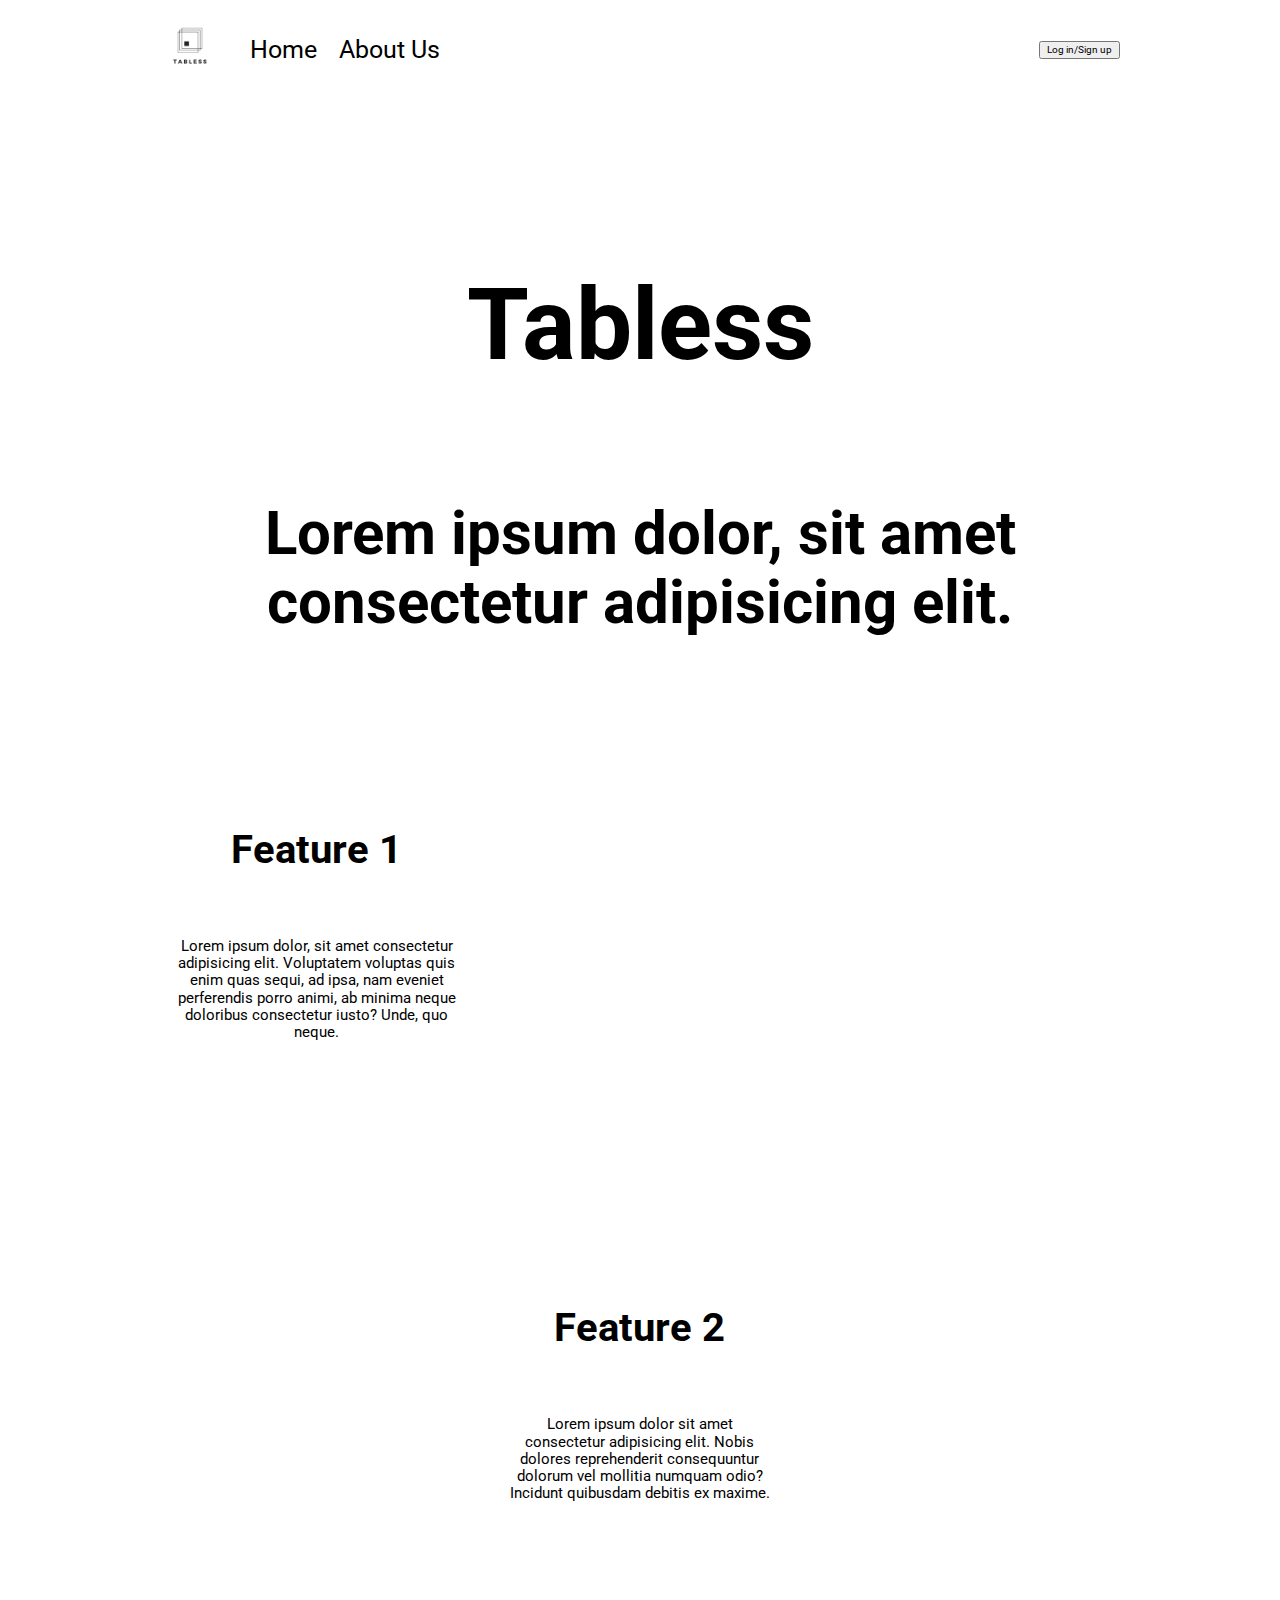
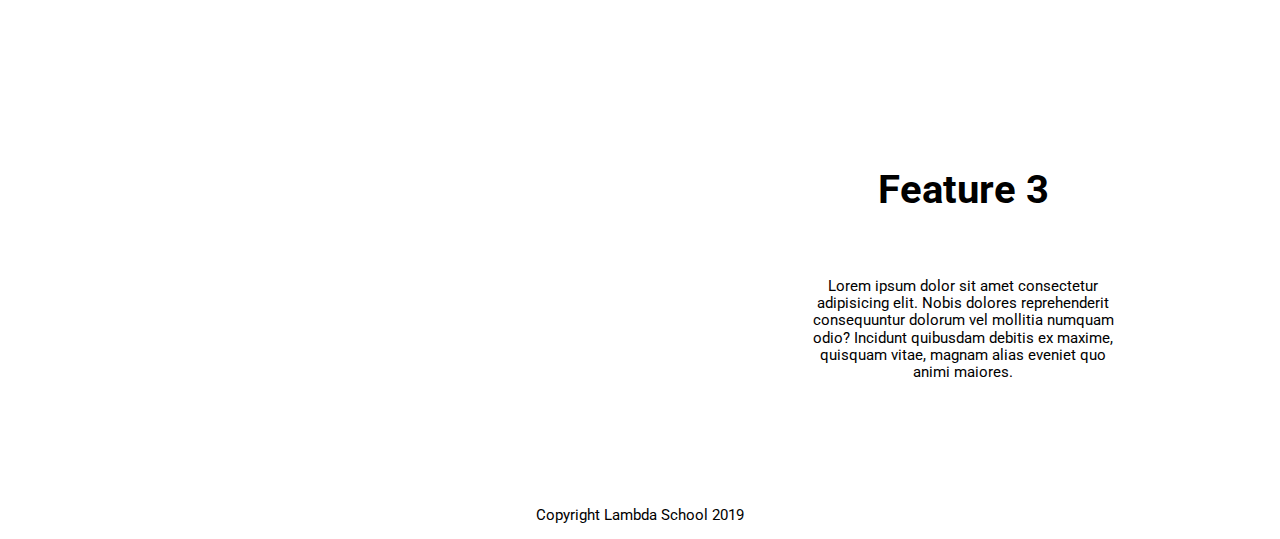
==== index.html @ 74b395bf "Finished rough layout for home and about page. Placeholder images and text in place." ====
<!doctype html>

<html lang="en">
<head>
  <meta charset="utf-8">
  <meta name="viewport" content="width=device-width, initial-scale=1.0">

  <title>Tables</title>

  <link href="https://fonts.googleapis.com/css?family=Indie+Flower|Roboto" rel="stylesheet">
  <link href="css/index.css" rel="stylesheet">

  <!--[if lt IE 9]>
    <script src="https://cdnjs.cloudflare.com/ajax/libs/html5shiv/3.7.3/html5shiv.js"></script>
  <![endif]-->
</head>

<body>
    <nav>
        <div class="logo">
            <img src="img\Tabless Logo.png" alt="Logo">
        </div>
        
        <div>        
            <a href="#">Home</a>
            <a href="about.html">About Us</a>
        </div>
        
        <div class="login">
            <button>Log in/Sign up</button>
        </div>
    </nav>

    <header>
        <h1>Tabless</h1>
        <h2>Lorem ipsum dolor, sit amet consectetur adipisicing elit.</h2>
    </header>

    <div class="main">
        <section class="features feature1">
            <div class="feature-text">
                <h3>Feature 1</h3>

                <p>Lorem ipsum dolor, sit amet consectetur adipisicing elit. Voluptatem voluptas quis enim quas sequi, ad ipsa, nam eveniet perferendis porro animi, ab minima neque doloribus consectetur iusto? Unde, quo neque.</p>
            </div>

            <div class="two-thirds-img">
                <!-- <img src="img\feature1.jpg" alt=""> -->
            </div>
        </section>

        <section class="features feature2">
            <div class="one-third-img">
                <!-- <img src="img\feature2left.jpg" alt=""> -->
            </div>

            <div class="feature-text">
                <h3>Feature 2</h3>

                <p>Lorem ipsum dolor sit amet consectetur adipisicing elit. Nobis dolores reprehenderit consequuntur dolorum vel mollitia numquam odio? Incidunt quibusdam debitis ex maxime.</p>
            </div>

            <div class="one-third-img">
                <!-- <img src="img\feature2right.jpg" alt=""> -->
            </div>
        </section>

        <section class="features feature3">
            <div class="two-thirds-img">
                <!-- <img src="img\feature 3.jpg" alt=""> -->
            </div>
            
            <div class="feature-text">
                <h3>Feature 3</h3>
                <p>Lorem ipsum dolor sit amet consectetur adipisicing elit. Nobis dolores reprehenderit consequuntur dolorum vel mollitia numquam odio? Incidunt quibusdam debitis ex maxime, quisquam vitae, magnam alias eveniet quo animi maiores.</p>
            </div>
        </section>

        <footer>
            <p>Copyright Lambda School 2019</p>
        </footer>
    </div>


</body>
---- css/index.css ----
/*! normalize.css v8.0.1 | MIT License | github.com/necolas/normalize.css */
/* Document
   ========================================================================== */
/**
 * 1. Correct the line height in all browsers.
 * 2. Prevent adjustments of font size after orientation changes in iOS.
 */
html {
  line-height: 1.15;
  /* 1 */
  -webkit-text-size-adjust: 100%;
  /* 2 */
}
/* Sections
	 ========================================================================== */
/**
   * Remove the margin in all browsers.
   */
body {
  margin: 0;
}
/**
   * Render the `main` element consistently in IE.
   */
main {
  display: block;
}
/**
   * Correct the font size and margin on `h1` elements within `section` and
   * `article` contexts in Chrome, Firefox, and Safari.
   */
h1 {
  font-size: 2em;
  margin: 0.67em 0;
}
/* Grouping content
	 ========================================================================== */
/**
   * 1. Add the correct box sizing in Firefox.
   * 2. Show the overflow in Edge and IE.
   */
hr {
  box-sizing: content-box;
  /* 1 */
  height: 0;
  /* 1 */
  overflow: visible;
  /* 2 */
}
/**
   * 1. Correct the inheritance and scaling of font size in all browsers.
   * 2. Correct the odd `em` font sizing in all browsers.
   */
pre {
  font-family: monospace, monospace;
  /* 1 */
  font-size: 1em;
  /* 2 */
}
/* Text-level semantics
	 ========================================================================== */
/**
   * Remove the gray background on active links in IE 10.
   */
a {
  background-color: transparent;
}
/**
   * 1. Remove the bottom border in Chrome 57-
   * 2. Add the correct text decoration in Chrome, Edge, IE, Opera, and Safari.
   */
abbr[title] {
  border-bottom: none;
  /* 1 */
  text-decoration: underline;
  /* 2 */
  text-decoration: underline dotted;
  /* 2 */
}
/**
   * Add the correct font weight in Chrome, Edge, and Safari.
   */
b,
strong {
  font-weight: bolder;
}
/**
   * 1. Correct the inheritance and scaling of font size in all browsers.
   * 2. Correct the odd `em` font sizing in all browsers.
   */
code,
kbd,
samp {
  font-family: monospace, monospace;
  /* 1 */
  font-size: 1em;
  /* 2 */
}
/**
   * Add the correct font size in all browsers.
   */
small {
  font-size: 80%;
}
/**
   * Prevent `sub` and `sup` elements from affecting the line height in
   * all browsers.
   */
sub,
sup {
  font-size: 75%;
  line-height: 0;
  position: relative;
  vertical-align: baseline;
}
sub {
  bottom: -0.25em;
}
sup {
  top: -0.5em;
}
/* Embedded content
	 ========================================================================== */
/**
   * Remove the border on images inside links in IE 10.
   */
img {
  border-style: none;
}
/* Forms
	 ========================================================================== */
/**
   * 1. Change the font styles in all browsers.
   * 2. Remove the margin in Firefox and Safari.
   */
button,
input,
optgroup,
select,
textarea {
  font-family: inherit;
  /* 1 */
  font-size: 100%;
  /* 1 */
  line-height: 1.15;
  /* 1 */
  margin: 0;
  /* 2 */
}
/**
   * Show the overflow in IE.
   * 1. Show the overflow in Edge.
   */
button,
input {
  /* 1 */
  overflow: visible;
}
/**
   * Remove the inheritance of text transform in Edge, Firefox, and IE.
   * 1. Remove the inheritance of text transform in Firefox.
   */
button,
select {
  /* 1 */
  text-transform: none;
}
/**
   * Correct the inability to style clickable types in iOS and Safari.
   */
button,
[type="button"],
[type="reset"],
[type="submit"] {
  -webkit-appearance: button;
}
/**
   * Remove the inner border and padding in Firefox.
   */
button::-moz-focus-inner,
[type="button"]::-moz-focus-inner,
[type="reset"]::-moz-focus-inner,
[type="submit"]::-moz-focus-inner {
  border-style: none;
  padding: 0;
}
/**
   * Restore the focus styles unset by the previous rule.
   */
button:-moz-focusring,
[type="button"]:-moz-focusring,
[type="reset"]:-moz-focusring,
[type="submit"]:-moz-focusring {
  outline: 1px dotted ButtonText;
}
/**
   * Correct the padding in Firefox.
   */
fieldset {
  padding: 0.35em 0.75em 0.625em;
}
/**
   * 1. Correct the text wrapping in Edge and IE.
   * 2. Correct the color inheritance from `fieldset` elements in IE.
   * 3. Remove the padding so developers are not caught out when they zero out
   *    `fieldset` elements in all browsers.
   */
legend {
  box-sizing: border-box;
  /* 1 */
  color: inherit;
  /* 2 */
  display: table;
  /* 1 */
  max-width: 100%;
  /* 1 */
  padding: 0;
  /* 3 */
  white-space: normal;
  /* 1 */
}
/**
   * Add the correct vertical alignment in Chrome, Firefox, and Opera.
   */
progress {
  vertical-align: baseline;
}
/**
   * Remove the default vertical scrollbar in IE 10+.
   */
textarea {
  overflow: auto;
}
/**
   * 1. Add the correct box sizing in IE 10.
   * 2. Remove the padding in IE 10.
   */
[type="checkbox"],
[type="radio"] {
  box-sizing: border-box;
  /* 1 */
  padding: 0;
  /* 2 */
}
/**
   * Correct the cursor style of increment and decrement buttons in Chrome.
   */
[type="number"]::-webkit-inner-spin-button,
[type="number"]::-webkit-outer-spin-button {
  height: auto;
}
/**
   * 1. Correct the odd appearance in Chrome and Safari.
   * 2. Correct the outline style in Safari.
   */
[type="search"] {
  -webkit-appearance: textfield;
  /* 1 */
  outline-offset: -2px;
  /* 2 */
}
/**
   * Remove the inner padding in Chrome and Safari on macOS.
   */
[type="search"]::-webkit-search-decoration {
  -webkit-appearance: none;
}
/**
   * 1. Correct the inability to style clickable types in iOS and Safari.
   * 2. Change font properties to `inherit` in Safari.
   */
::-webkit-file-upload-button {
  -webkit-appearance: button;
  /* 1 */
  font: inherit;
  /* 2 */
}
/* Interactive
	 ========================================================================== */
/*
   * Add the correct display in Edge, IE 10+, and Firefox.
   */
details {
  display: block;
}
/*
   * Add the correct display in all browsers.
   */
summary {
  display: list-item;
}
/* Misc
	 ========================================================================== */
/**
   * Add the correct display in IE 10+.
   */
template {
  display: none;
}
/**
   * Add the correct display in IE 10.
   */
[hidden] {
  display: none;
}
* {
  box-sizing: border-box;
}
html {
  font-size: 62.5%;
}
html,
body {
  font-family: 'Roboto', sans-serif;
}
h1,
h2,
h3,
h4,
h5 {
  font-family: 'Roboto', sans-serif;
}
h1 {
  font-size: 10rem;
}
h2 {
  font-size: 6rem;
  padding-bottom: 10px;
  text-align: center;
}
h3 {
  font-size: 4rem;
  padding-bottom: 10px;
}
p {
  font-size: 1.5rem;
  text-align: center;
}
a {
  font-size: 2.5rem;
  text-decoration: none;
  color: black;
}
img {
  max-width: 100%;
  max-height: 100%;
  object-fit: contain;
}
nav {
  background-color: white;
  height: 10rem;
  display: flex;
  align-items: center;
  justify-content: space-around;
}
nav .logo {
  height: 10rem;
}
nav a {
  text-align: center;
  margin-left: 10px;
  margin-right: 10px;
}
nav .login {
  margin-left: auto;
  margin-right: 2%;
}
footer {
  text-align: center;
  background-color: white;
}
body {
  margin: 0 20px;
  max-width: 1000px;
  background-image: url('https://wallpaperaccess.com/full/38589.jpg');
}
@media (min-width: 1040px) {
  body {
    margin: 0 auto;
  }
}
body header {
  margin-top: 10%;
  display: flex;
  flex-direction: column;
  align-items: center;
}
body .main section {
  background-color: white;
  border: 5px solid white;
  border-radius: 4px;
  margin-bottom: 2%;
  height: 45rem;
  display: flex;
  justify-content: space-between;
}
@media (max-width: 600px) {
  body .main section {
    flex-direction: column;
  }
}
body .main section .feature-text {
  width: 31%;
  display: flex;
  flex-direction: column;
  align-items: center;
  justify-content: center;
  margin-left: 2%;
  margin-right: 2%;
  background-color: white;
  max-height: 100%;
}
@media (max-width:500px) {
  body .main section .feature-text {
    color: grey;
    width: 98%;
    height: 100%;
    background-image: url('https://images.unsplash.com/photo-1460925895917-afdab827c52f?ixlib=rb-1.2.1&ixid=eyJhcHBfaWQiOjEyMDd9&auto=format&fit=crop&w=1302&q=80');
  }
}
body .main section .two-thirds-img {
  width: 66%;
  background-image: url('https://images.unsplash.com/photo-1460925895917-afdab827c52f?ixlib=rb-1.2.1&ixid=eyJhcHBfaWQiOjEyMDd9&auto=format&fit=crop&w=1302&q=80');
}
body .main section .one-third.img {
  width: 32%;
  margin-top: 2%;
}
body .main .feature2 {
  background-image: url('https://images.unsplash.com/photo-1461749280684-dccba630e2f6?ixlib=rb-1.2.1&ixid=eyJhcHBfaWQiOjEyMDd9&auto=format&fit=crop&w=1350&q=80');
}
body .main .feature2 .feature-text {
  margin-right: 0%;
  margin-left: 0%;
  padding-right: 2%;
  padding-left: 2%;
}
.main-about {
  display: grid;
  grid-template-columns: 1fr 1fr 1fr 1fr;
}
@media (max-width: 720px) {
  .main-about {
    display: flex;
    flex-direction: column;
  }
}
.main-about section {
  grid-column-start: span 2;
  background-color: white;
  opacity: 0.6;
  border-radius: 10px;
  margin: 2%;
  padding: 2%;
}
@media (max-width: 720px) {
  .main-about {
    width: 90%;
    margin: 0 auto;
  }
}
.main-about .final-card {
  grid-column-start: 2;
  grid-column-end: 4;
}
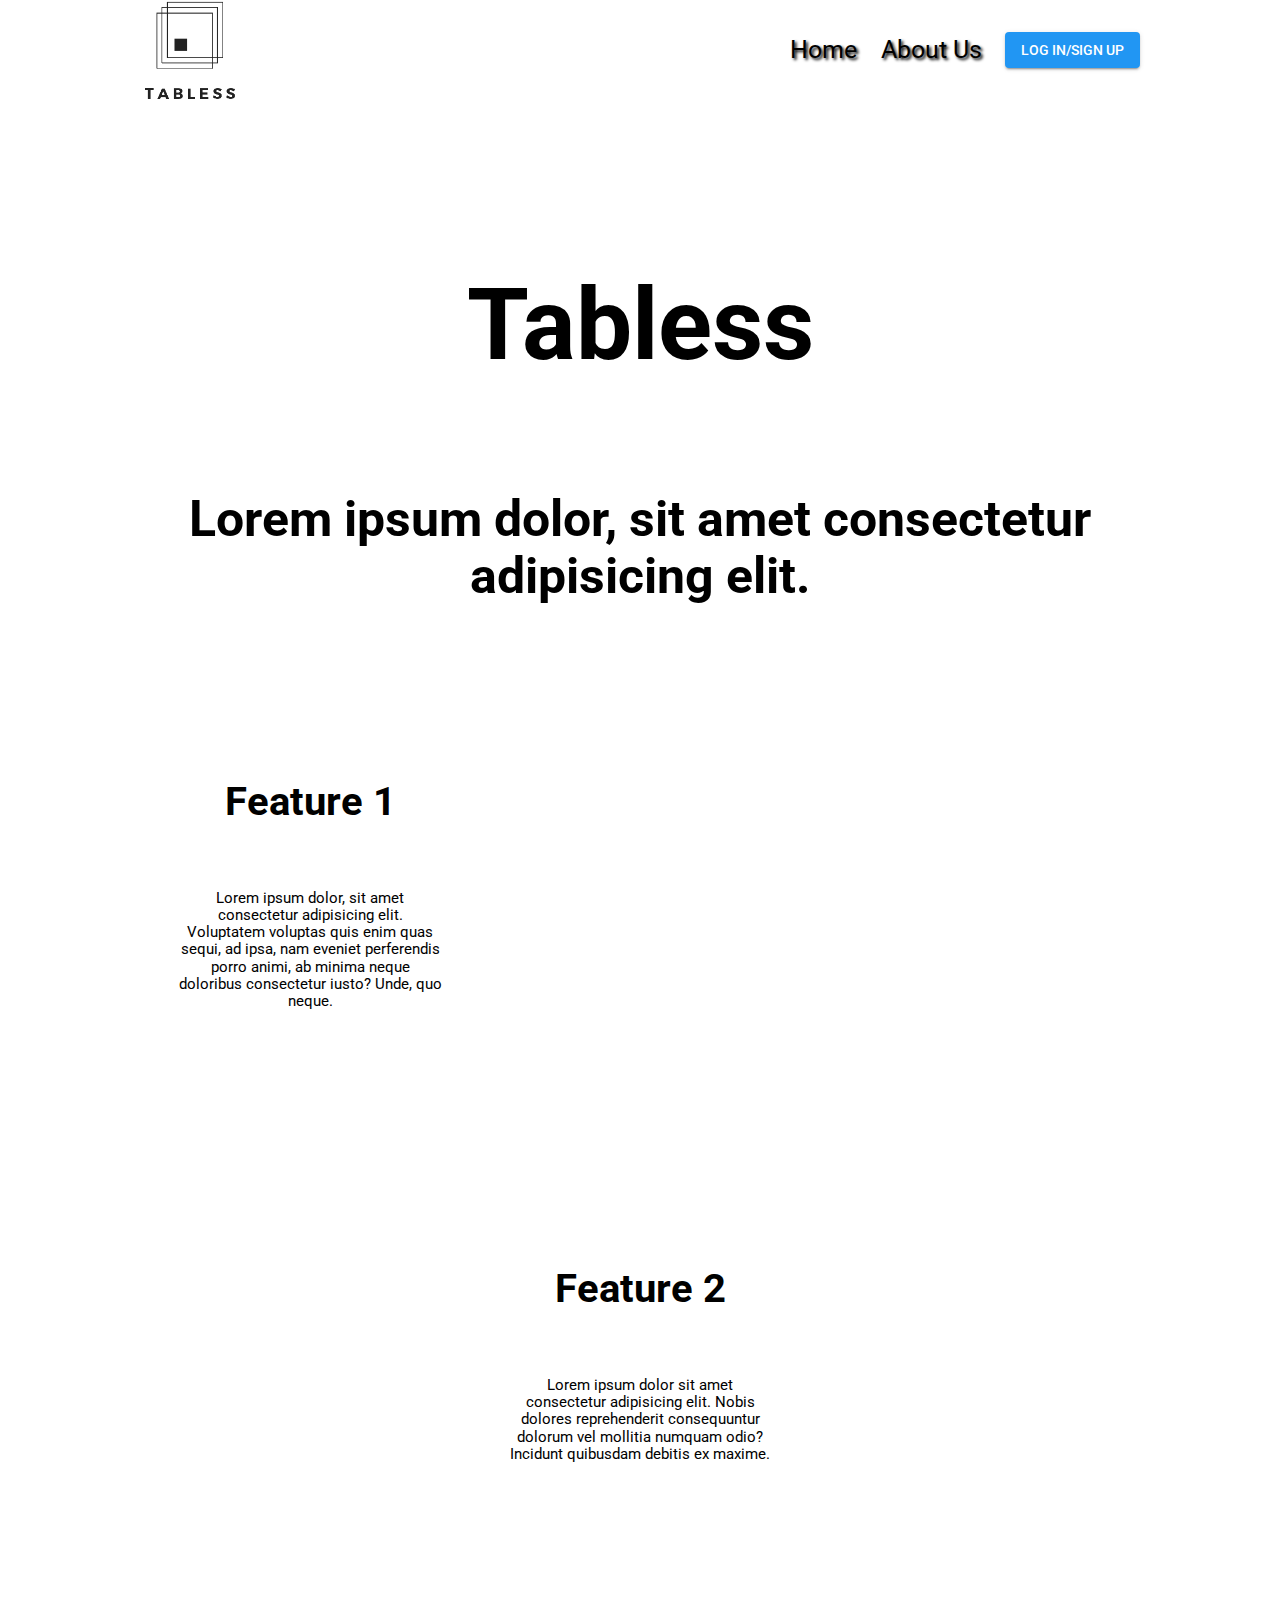
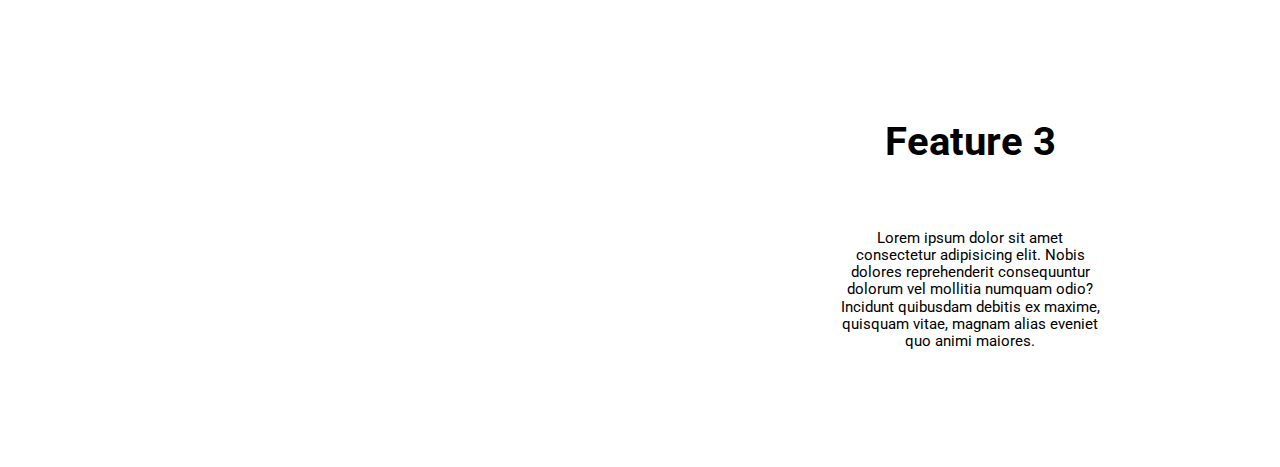
==== commit 290d5fe6: "Finished navbar and responsiveness" ====
--- a/index.html
+++ b/index.html
@@ -17,69 +17,54 @@
 
 <body>
     <nav>
-        <div class="logo">
-            <img src="img\Tabless Logo.png" alt="Logo">
-        </div>
-        
-        <div>        
-            <a href="#">Home</a>
-            <a href="about.html">About Us</a>
-        </div>
-        
-        <div class="login">
-            <button>Log in/Sign up</button>
-        </div>
+        <div class="navbar-content">
+            <div class="logo">
+                <img src="img\Tabless Logo Transparent.png" alt="Logo">
+            </div>
+            
+            <div class="links">
+                <a href="#">Home</a>
+                <a href="about.html">About Us</a>
+
+                <a href="https://tabhoarders.netlify.com"><button class="pure-material-button-contained">Log in/Sign up</button></a>  
+            </div>
+        </div>  
     </nav>
 
-    <header>
-        <h1>Tabless</h1>
-        <h2>Lorem ipsum dolor, sit amet consectetur adipisicing elit.</h2>
-    </header>
+    <div class="container">
+        <header>
+            <h1>Tabless</h1>
+            <h2>Lorem ipsum dolor, sit amet consectetur adipisicing elit.</h2>
+        </header>
 
-    <div class="main">
-        <section class="features feature1">
-            <div class="feature-text">
-                <h3>Feature 1</h3>
+        <div class="main">
+            <section class="features feature1">
+                <div class="feature-text">
+                    <h3>Feature 1</h3>
 
-                <p>Lorem ipsum dolor, sit amet consectetur adipisicing elit. Voluptatem voluptas quis enim quas sequi, ad ipsa, nam eveniet perferendis porro animi, ab minima neque doloribus consectetur iusto? Unde, quo neque.</p>
-            </div>
+                    <p>Lorem ipsum dolor, sit amet consectetur adipisicing elit. Voluptatem voluptas quis enim quas sequi, ad ipsa, nam eveniet perferendis porro animi, ab minima neque doloribus consectetur iusto? Unde, quo neque.</p>
+                </div>
+            </section>
 
-            <div class="two-thirds-img">
-                <!-- <img src="img\feature1.jpg" alt=""> -->
-            </div>
-        </section>
+            <section class="features feature2">
+                <div class="feature-text">
+                    <h3>Feature 2</h3>
 
-        <section class="features feature2">
-            <div class="one-third-img">
-                <!-- <img src="img\feature2left.jpg" alt=""> -->
-            </div>
+                    <p>Lorem ipsum dolor sit amet consectetur adipisicing elit. Nobis dolores reprehenderit consequuntur dolorum vel mollitia numquam odio? Incidunt quibusdam debitis ex maxime.</p>
+                </div>
+            </section>
 
-            <div class="feature-text">
-                <h3>Feature 2</h3>
+            <section class="features feature3">
+                <div class="feature-text">
+                    <h3>Feature 3</h3>
 
-                <p>Lorem ipsum dolor sit amet consectetur adipisicing elit. Nobis dolores reprehenderit consequuntur dolorum vel mollitia numquam odio? Incidunt quibusdam debitis ex maxime.</p>
-            </div>
+                    <p>Lorem ipsum dolor sit amet consectetur adipisicing elit. Nobis dolores reprehenderit consequuntur dolorum vel mollitia numquam odio? Incidunt quibusdam debitis ex maxime, quisquam vitae, magnam alias eveniet quo animi maiores.</p>
+                </div>
+            </section>
 
-            <div class="one-third-img">
-                <!-- <img src="img\feature2right.jpg" alt=""> -->
-            </div>
-        </section>
-
-        <section class="features feature3">
-            <div class="two-thirds-img">
-                <!-- <img src="img\feature 3.jpg" alt=""> -->
-            </div>
-            
-            <div class="feature-text">
-                <h3>Feature 3</h3>
-                <p>Lorem ipsum dolor sit amet consectetur adipisicing elit. Nobis dolores reprehenderit consequuntur dolorum vel mollitia numquam odio? Incidunt quibusdam debitis ex maxime, quisquam vitae, magnam alias eveniet quo animi maiores.</p>
-            </div>
-        </section>
-
-        <footer>
-            <p>Copyright Lambda School 2019</p>
-        </footer>
+            <!-- <footer>
+                <p>Copyright Lambda School 2019</p>
+            </footer> -->
+        </div>
     </div>
-
-
 </body>--- a/css/index.css
+++ b/css/index.css
@@ -324,7 +324,7 @@
   font-size: 10rem;
 }
 h2 {
-  font-size: 6rem;
+  font-size: 5rem;
   padding-bottom: 10px;
   text-align: center;
 }
@@ -347,97 +347,195 @@
   object-fit: contain;
 }
 nav {
-  background-color: white;
   height: 10rem;
+  width: 100%;
   display: flex;
   align-items: center;
-  justify-content: space-around;
+  justify-content: center;
+}
+nav .navbar-content {
+  width: 100%;
+  max-width: 1000px;
+  display: flex;
+  justify-content: space-between;
+  margin: 0 20px;
+  /* Overlay */
+  /* Ripple */
+  /* Hover, Focus */
+  /* Active */
+  /* Disabled */
+}
+@media (min-width: 1040px) {
+  nav .navbar-content {
+    margin: 0 auto;
+  }
+}
+nav .navbar-content .links {
+  display: flex;
+  align-items: center;
+  width: 350px;
+  justify-content: space-between;
+}
+nav .navbar-content .links a {
+  text-shadow: 2px 2px 3px black;
+}
+nav .navbar-content .pure-material-button-contained {
+  position: relative;
+  display: inline-block;
+  box-sizing: border-box;
+  border: none;
+  border-radius: 4px;
+  padding: 0 16px;
+  min-width: 64px;
+  height: 36px;
+  vertical-align: middle;
+  text-align: center;
+  text-overflow: ellipsis;
+  text-transform: uppercase;
+  color: rgb(var(--pure-material-onprimary-rgb, 255, 255, 255));
+  background-color: rgb(var(--pure-material-primary-rgb, 33, 150, 243));
+  box-shadow: 0 3px 1px -2px rgba(0, 0, 0, 0.2), 0 2px 2px 0 rgba(0, 0, 0, 0.14), 0 1px 5px 0 rgba(0, 0, 0, 0.12);
+  font-family: var(--pure-material-font, "Roboto", "Segoe UI", BlinkMacSystemFont, system-ui, -apple-system);
+  font-size: 14px;
+  font-weight: 500;
+  line-height: 36px;
+  overflow: hidden;
+  outline: none;
+  cursor: pointer;
+  transition: box-shadow 0.2s;
+}
+nav .navbar-content .pure-material-button-contained::-moz-focus-inner {
+  border: none;
+}
+nav .navbar-content .pure-material-button-contained::before {
+  content: "";
+  position: absolute;
+  top: 0;
+  bottom: 0;
+  left: 0;
+  right: 0;
+  background-color: rgb(var(--pure-material-onprimary-rgb, 255, 255, 255));
+  opacity: 0;
+  transition: opacity 0.2s;
+}
+nav .navbar-content .pure-material-button-contained::after {
+  content: "";
+  position: absolute;
+  left: 50%;
+  top: 50%;
+  border-radius: 50%;
+  padding: 50%;
+  width: 32px;
+  /* Safari */
+  height: 32px;
+  /* Safari */
+  background-color: rgb(var(--pure-material-onprimary-rgb, 255, 255, 255));
+  opacity: 0;
+  transform: translate(-50%, -50%) scale(1);
+  transition: opacity 1s, transform 0.5s;
+}
+nav .navbar-content .pure-material-button-contained:hover,
+nav .navbar-content .pure-material-button-contained:focus {
+  box-shadow: 0 2px 4px -1px rgba(0, 0, 0, 0.2), 0 4px 5px 0 rgba(0, 0, 0, 0.14), 0 1px 10px 0 rgba(0, 0, 0, 0.12);
+}
+nav .navbar-content .pure-material-button-contained:hover::before {
+  opacity: 0.08;
+}
+nav .navbar-content .pure-material-button-contained:focus::before {
+  opacity: 0.24;
+}
+nav .navbar-content .pure-material-button-contained:hover:focus::before {
+  opacity: 0.3;
+}
+nav .navbar-content .pure-material-button-contained:active {
+  box-shadow: 0 5px 5px -3px rgba(0, 0, 0, 0.2), 0 8px 10px 1px rgba(0, 0, 0, 0.14), 0 3px 14px 2px rgba(0, 0, 0, 0.12);
+}
+nav .navbar-content .pure-material-button-contained:active::after {
+  opacity: 0.32;
+  transform: translate(-50%, -50%) scale(0);
+  transition: transform 0s;
+}
+nav .navbar-content .pure-material-button-contained:disabled {
+  color: rgba(var(--pure-material-onsurface-rgb, 0, 0, 0), 0.38);
+  background-color: rgba(var(--pure-material-onsurface-rgb, 0, 0, 0), 0.12);
+  box-shadow: none;
+  cursor: initial;
+}
+nav .navbar-content .pure-material-button-contained:disabled::before {
+  opacity: 0;
+}
+nav .navbar-content .pure-material-button-contained:disabled::after {
+  opacity: 0;
 }
 nav .logo {
   height: 10rem;
-}
-nav a {
-  text-align: center;
-  margin-left: 10px;
-  margin-right: 10px;
-}
-nav .login {
-  margin-left: auto;
-  margin-right: 2%;
 }
 footer {
   text-align: center;
   background-color: white;
 }
 body {
+  background-image: url('https://wallpaperaccess.com/full/38589.jpg');
+}
+.container {
   margin: 0 20px;
   max-width: 1000px;
-  background-image: url('https://wallpaperaccess.com/full/38589.jpg');
 }
 @media (min-width: 1040px) {
-  body {
+  .container {
     margin: 0 auto;
   }
 }
-body header {
+.container header {
   margin-top: 10%;
   display: flex;
   flex-direction: column;
   align-items: center;
 }
-body .main section {
+.container .main section {
   background-color: white;
   border: 5px solid white;
   border-radius: 4px;
   margin-bottom: 2%;
   height: 45rem;
-  display: flex;
-  justify-content: space-between;
+  display: grid;
+  grid-template-columns: 1fr 1fr 1fr;
+  background-image: url('https://images.unsplash.com/photo-1460925895917-afdab827c52f?ixlib=rb-1.2.1&ixid=eyJhcHBfaWQiOjEyMDd9&auto=format&fit=crop&w=1302&q=80');
 }
 @media (max-width: 600px) {
-  body .main section {
-    flex-direction: column;
+  .container .main section {
+    grid-template-columns: 1fr;
   }
 }
-body .main section .feature-text {
-  width: 31%;
+.container .main section .feature-text {
   display: flex;
   flex-direction: column;
   align-items: center;
   justify-content: center;
-  margin-left: 2%;
-  margin-right: 2%;
+  margin: 10% 10%;
   background-color: white;
   max-height: 100%;
 }
 @media (max-width:500px) {
-  body .main section .feature-text {
+  .container .main section .feature-text {
     color: grey;
     width: 98%;
     height: 100%;
-    background-image: url('https://images.unsplash.com/photo-1460925895917-afdab827c52f?ixlib=rb-1.2.1&ixid=eyJhcHBfaWQiOjEyMDd9&auto=format&fit=crop&w=1302&q=80');
+    margin: 0;
+    background-color: transparent;
   }
 }
-body .main section .two-thirds-img {
-  width: 66%;
-  background-image: url('https://images.unsplash.com/photo-1460925895917-afdab827c52f?ixlib=rb-1.2.1&ixid=eyJhcHBfaWQiOjEyMDd9&auto=format&fit=crop&w=1302&q=80');
-}
-body .main section .one-third.img {
-  width: 32%;
-  margin-top: 2%;
-}
-body .main .feature2 {
-  background-image: url('https://images.unsplash.com/photo-1461749280684-dccba630e2f6?ixlib=rb-1.2.1&ixid=eyJhcHBfaWQiOjEyMDd9&auto=format&fit=crop&w=1350&q=80');
-}
-body .main .feature2 .feature-text {
-  margin-right: 0%;
-  margin-left: 0%;
-  padding-right: 2%;
-  padding-left: 2%;
+.container .main .feature2 .feature-text {
+  grid-column-start: 2;
+}
+.container .main .feature3 .feature-text {
+  grid-column-start: 3;
 }
 .main-about {
   display: grid;
   grid-template-columns: 1fr 1fr 1fr 1fr;
+  max-width: 1000px;
+  margin: 0 auto;
 }
 @media (max-width: 720px) {
   .main-about {
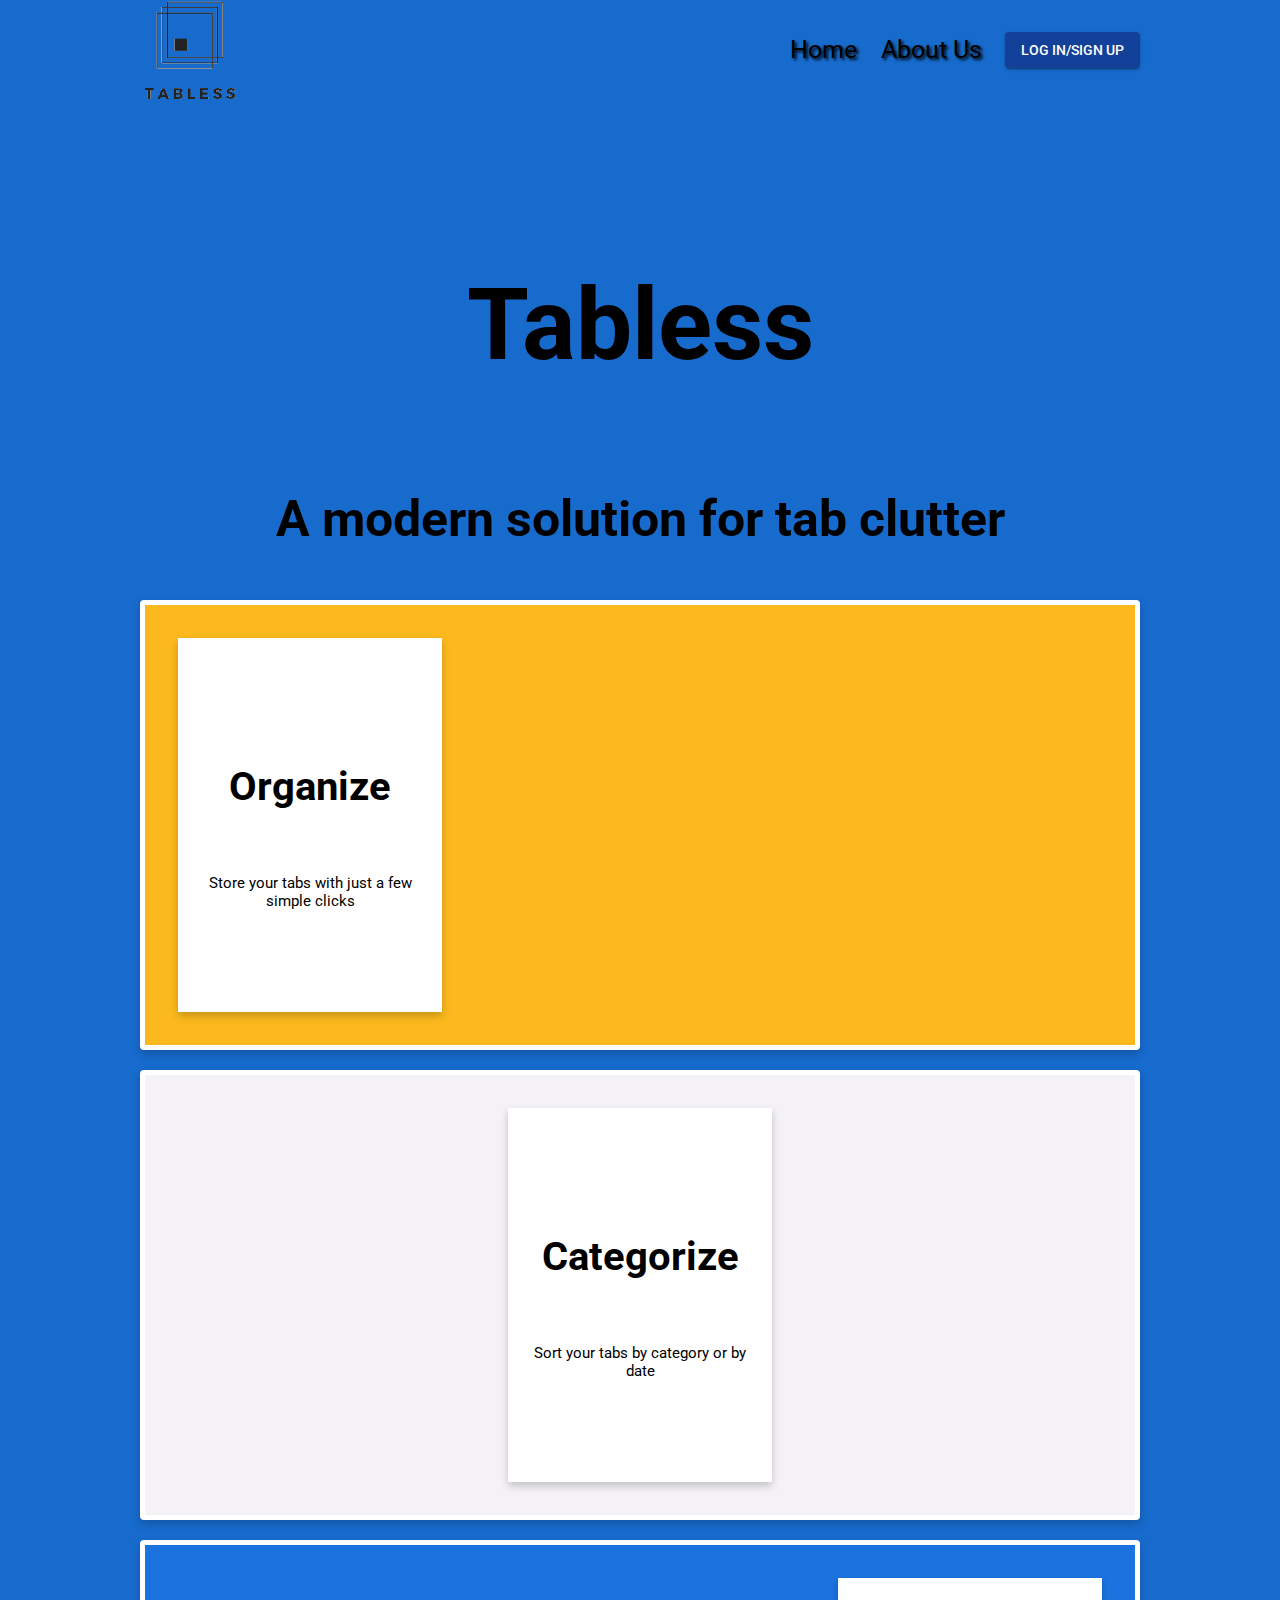
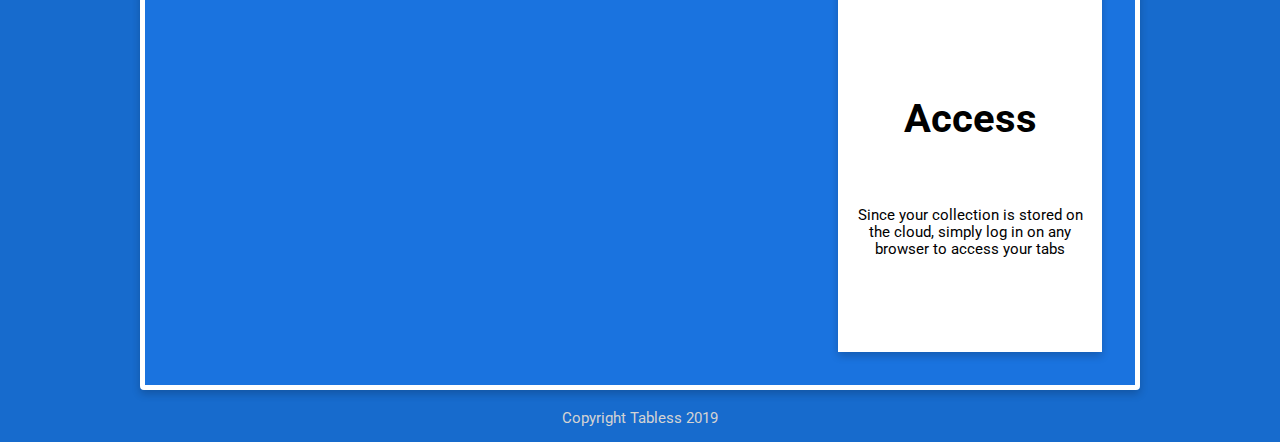
==== commit 012f84a0: "finished styling both pages" ====
--- a/index.html
+++ b/index.html
@@ -5,7 +5,7 @@
   <meta charset="utf-8">
   <meta name="viewport" content="width=device-width, initial-scale=1.0">
 
-  <title>Tables</title>
+  <title>Tabless</title>
 
   <link href="https://fonts.googleapis.com/css?family=Indie+Flower|Roboto" rel="stylesheet">
   <link href="css/index.css" rel="stylesheet">
@@ -17,6 +17,9 @@
 
 <body>
     <nav>
+        <div class="mobile-logo">
+            <img src="img\Tabless Logo Transparent.png" alt="Logo">
+        </div>
         <div class="navbar-content">
             <div class="logo">
                 <img src="img\Tabless Logo Transparent.png" alt="Logo">
@@ -26,7 +29,7 @@
                 <a href="#">Home</a>
                 <a href="about.html">About Us</a>
 
-                <a href="https://tabhoarders.netlify.com"><button class="pure-material-button-contained">Log in/Sign up</button></a>  
+                <a href="https://tabhoarders.netlify.com"><button class="pure-material-button-contained">Log in/Sign up</button></a>
             </div>
         </div>  
     </nav>
@@ -34,37 +37,37 @@
     <div class="container">
         <header>
             <h1>Tabless</h1>
-            <h2>Lorem ipsum dolor, sit amet consectetur adipisicing elit.</h2>
+            <h2>A modern solution for tab clutter</h2>
         </header>
 
         <div class="main">
             <section class="features feature1">
                 <div class="feature-text">
-                    <h3>Feature 1</h3>
+                    <h3>Organize</h3>
 
-                    <p>Lorem ipsum dolor, sit amet consectetur adipisicing elit. Voluptatem voluptas quis enim quas sequi, ad ipsa, nam eveniet perferendis porro animi, ab minima neque doloribus consectetur iusto? Unde, quo neque.</p>
+                    <p>Store your tabs with just a few simple clicks</p>
                 </div>
             </section>
 
             <section class="features feature2">
                 <div class="feature-text">
-                    <h3>Feature 2</h3>
+                    <h3>Categorize</h3>
 
-                    <p>Lorem ipsum dolor sit amet consectetur adipisicing elit. Nobis dolores reprehenderit consequuntur dolorum vel mollitia numquam odio? Incidunt quibusdam debitis ex maxime.</p>
+                    <p>Sort your tabs by category or by date</p>
                 </div>
             </section>
 
             <section class="features feature3">
                 <div class="feature-text">
-                    <h3>Feature 3</h3>
+                    <h3>Access</h3>
 
-                    <p>Lorem ipsum dolor sit amet consectetur adipisicing elit. Nobis dolores reprehenderit consequuntur dolorum vel mollitia numquam odio? Incidunt quibusdam debitis ex maxime, quisquam vitae, magnam alias eveniet quo animi maiores.</p>
+                    <p>Since your collection is stored on the cloud, simply log in on any browser to access your tabs</p>
                 </div>
             </section>
 
-            <!-- <footer>
-                <p>Copyright Lambda School 2019</p>
-            </footer> -->
+            <footer>
+                <p>Copyright Tabless 2019</p>
+            </footer>
         </div>
     </div>
 </body>--- a/css/index.css
+++ b/css/index.css
@@ -1,3 +1,8 @@
+.flex-center {
+  display: flex;
+  flex-direction: column;
+  align-items: center;
+}
 /*! normalize.css v8.0.1 | MIT License | github.com/necolas/normalize.css */
 /* Document
    ========================================================================== */
@@ -352,6 +357,23 @@
   display: flex;
   align-items: center;
   justify-content: center;
+}
+@media (max-width:500px) {
+  nav {
+    flex-wrap: wrap;
+    margin-bottom: 30%;
+  }
+}
+nav .mobile-logo {
+  display: none;
+}
+@media (max-width:500px) {
+  nav .mobile-logo {
+    display: flex;
+    width: 100%;
+    margin-bottom: 5%;
+    justify-content: center;
+  }
 }
 nav .navbar-content {
   width: 100%;
@@ -375,6 +397,12 @@
   align-items: center;
   width: 350px;
   justify-content: space-between;
+}
+@media (max-width:500px) {
+  nav .navbar-content .links {
+    width: 100%;
+    justify-content: space-around;
+  }
 }
 nav .navbar-content .links a {
   text-shadow: 2px 2px 3px black;
@@ -393,7 +421,7 @@
   text-overflow: ellipsis;
   text-transform: uppercase;
   color: rgb(var(--pure-material-onprimary-rgb, 255, 255, 255));
-  background-color: rgb(var(--pure-material-primary-rgb, 33, 150, 243));
+  background-color: #134098;
   box-shadow: 0 3px 1px -2px rgba(0, 0, 0, 0.2), 0 2px 2px 0 rgba(0, 0, 0, 0.14), 0 1px 5px 0 rgba(0, 0, 0, 0.12);
   font-family: var(--pure-material-font, "Roboto", "Segoe UI", BlinkMacSystemFont, system-ui, -apple-system);
   font-size: 14px;
@@ -414,7 +442,7 @@
   bottom: 0;
   left: 0;
   right: 0;
-  background-color: rgb(var(--pure-material-onprimary-rgb, 255, 255, 255));
+  background-color: #134098;
   opacity: 0;
   transition: opacity 0.2s;
 }
@@ -470,12 +498,17 @@
 nav .logo {
   height: 10rem;
 }
+@media (max-width:500px) {
+  nav .logo {
+    display: none;
+  }
+}
 footer {
   text-align: center;
-  background-color: white;
+  color: lightgray;
 }
 body {
-  background-image: url('https://wallpaperaccess.com/full/38589.jpg');
+  background-color: #176BCD;
 }
 .container {
   margin: 0 20px;
@@ -500,7 +533,7 @@
   height: 45rem;
   display: grid;
   grid-template-columns: 1fr 1fr 1fr;
-  background-image: url('https://images.unsplash.com/photo-1460925895917-afdab827c52f?ixlib=rb-1.2.1&ixid=eyJhcHBfaWQiOjEyMDd9&auto=format&fit=crop&w=1302&q=80');
+  box-shadow: 0 4px 8px 0 rgba(0, 0, 0, 0.2);
 }
 @media (max-width: 600px) {
   .container .main section {
@@ -513,27 +546,63 @@
   align-items: center;
   justify-content: center;
   margin: 10% 10%;
-  background-color: white;
+  padding: 0 3%;
+  background: rgba(255, 255, 255);
+  box-shadow: 0 4px 8px 0 rgba(0, 0, 0, 0.2);
   max-height: 100%;
+  min-width: 250px;
+}
+@media (max-width: 960px) {
+  .container .main section .feature-text {
+    background: rgba(255, 255, 255, 0.7);
+  }
 }
 @media (max-width:500px) {
   .container .main section .feature-text {
-    color: grey;
-    width: 98%;
-    height: 100%;
-    margin: 0;
-    background-color: transparent;
-  }
+    min-width: 10%;
+  }
+}
+.container .main .feature1 {
+  background-image: url('https://i.imgur.com/qNLH8zG.png');
+  background-repeat: no-repeat;
+  background-position: right;
+  background-color: #FBB91D;
+}
+@media (max-width: 710px) {
+  .container .main .feature1 {
+    background-size: contain;
+  }
+}
+.container .main .feature2 {
+  background-image: url('https://i.imgur.com/7TGYj8U.png');
+  background-repeat: no-repeat;
+  background-position: right;
+  background-color: #F4F2F7;
 }
 .container .main .feature2 .feature-text {
   grid-column-start: 2;
 }
+@media (max-width: 600px) {
+  .container .main .feature2 .feature-text {
+    grid-column-start: 1;
+  }
+}
+.container .main .feature3 {
+  background-image: url('https://i.imgur.com/Rn4E5MI.png');
+  background-repeat: no-repeat;
+  background-position: right;
+  background-color: #1a73df;
+  background-position: left;
+}
 .container .main .feature3 .feature-text {
   grid-column-start: 3;
 }
+@media (max-width: 710px) {
+  .container .main .feature3 {
+    background-size: contain;
+  }
+}
 .main-about {
-  display: grid;
-  grid-template-columns: 1fr 1fr 1fr 1fr;
   max-width: 1000px;
   margin: 0 auto;
 }
@@ -544,9 +613,6 @@
   }
 }
 .main-about section {
-  grid-column-start: span 2;
-  background-color: white;
-  opacity: 0.6;
   border-radius: 10px;
   margin: 2%;
   padding: 2%;
@@ -557,7 +623,32 @@
     margin: 0 auto;
   }
 }
-.main-about .final-card {
-  grid-column-start: 2;
-  grid-column-end: 4;
-}
+.main-about #members {
+  display: grid;
+  grid-template-columns: 1fr 1fr 1fr 1fr;
+}
+.main-about #members div {
+  grid-column-start: span 2;
+  margin: 3%;
+  background-color: #134098;
+  box-shadow: 0 4px 8px 0 rgba(0, 0, 0, 0.2);
+  border-radius: 10px;
+  margin: 2%;
+  padding: 2%;
+}
+@media (max-width: 720px) {
+  .main-about #members div {
+    grid-column-start: span 4;
+  }
+}
+.main-about #members div .center-text {
+  text-align: center;
+}
+.main-about #members div * {
+  background-color: lightgray;
+  opacity: 0.9;
+}
+a .avatar img {
+  width: 100%;
+  border-radius: 10px;
+}
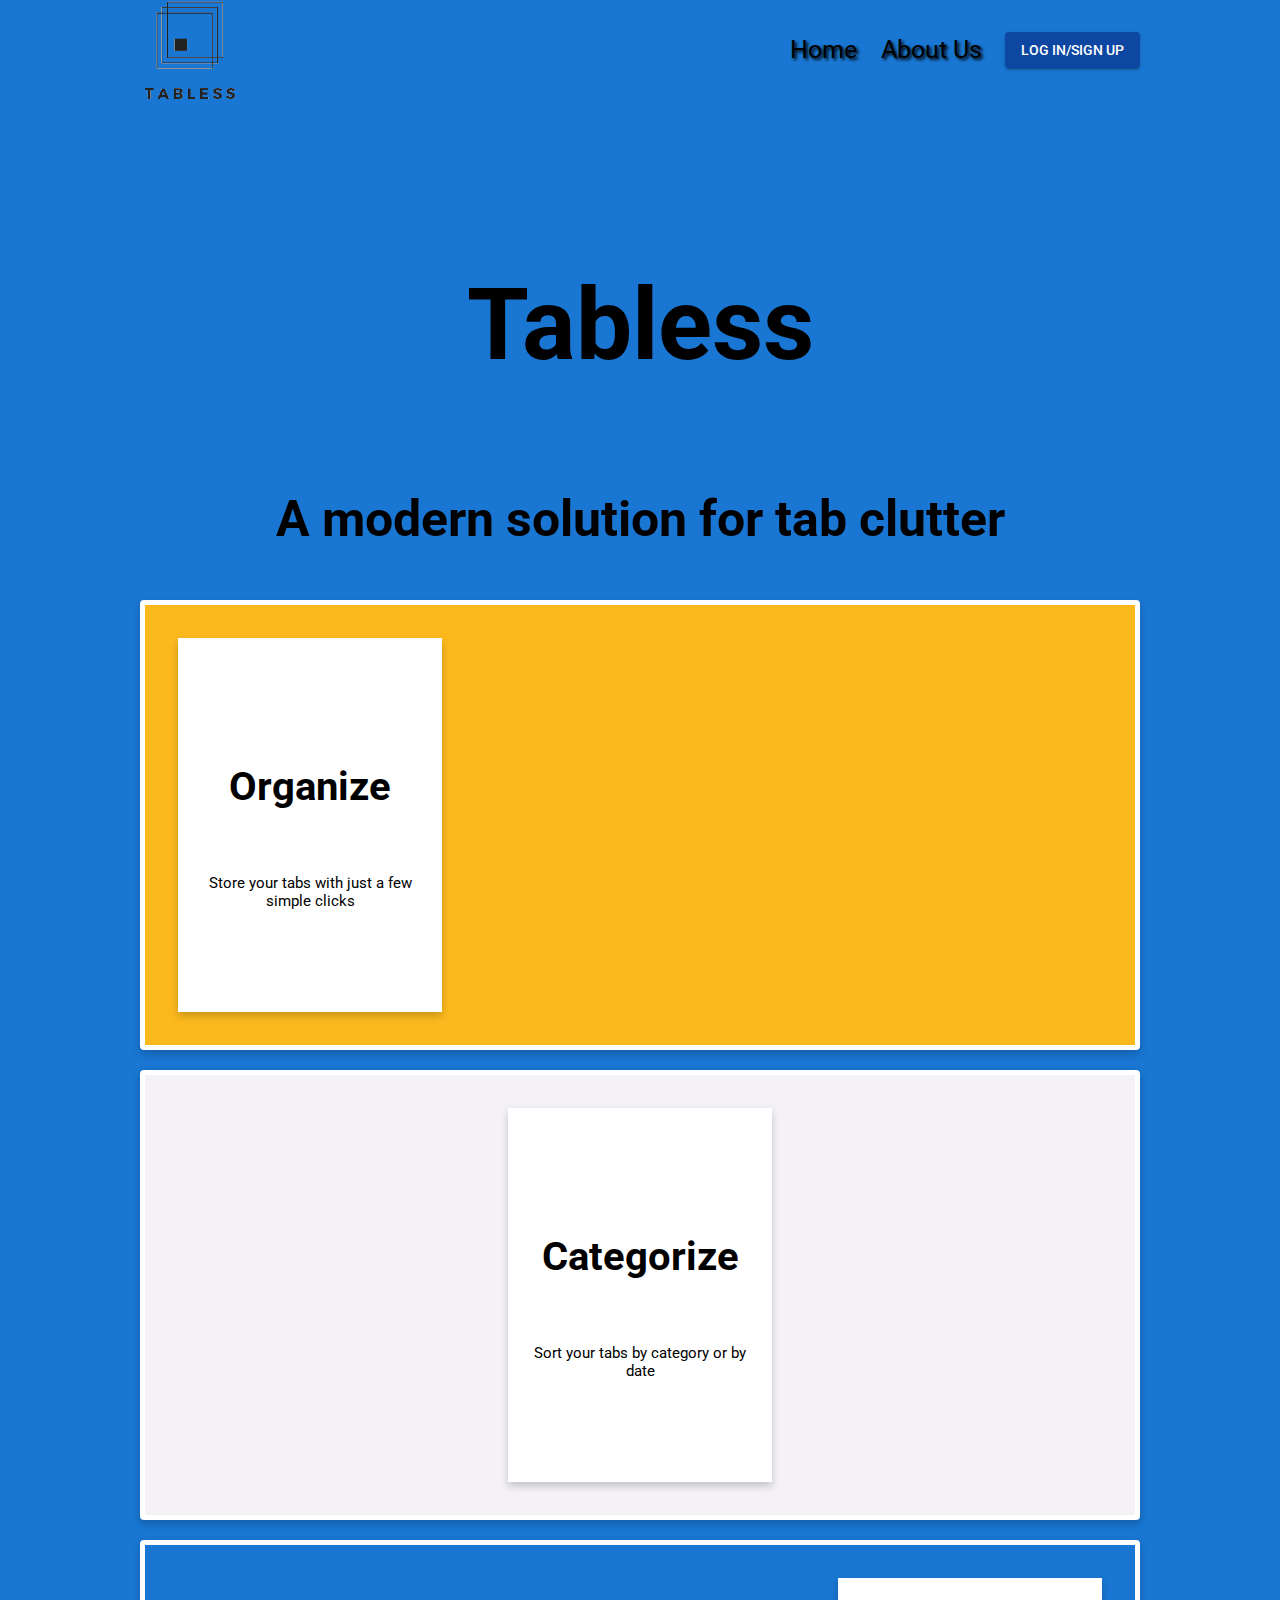
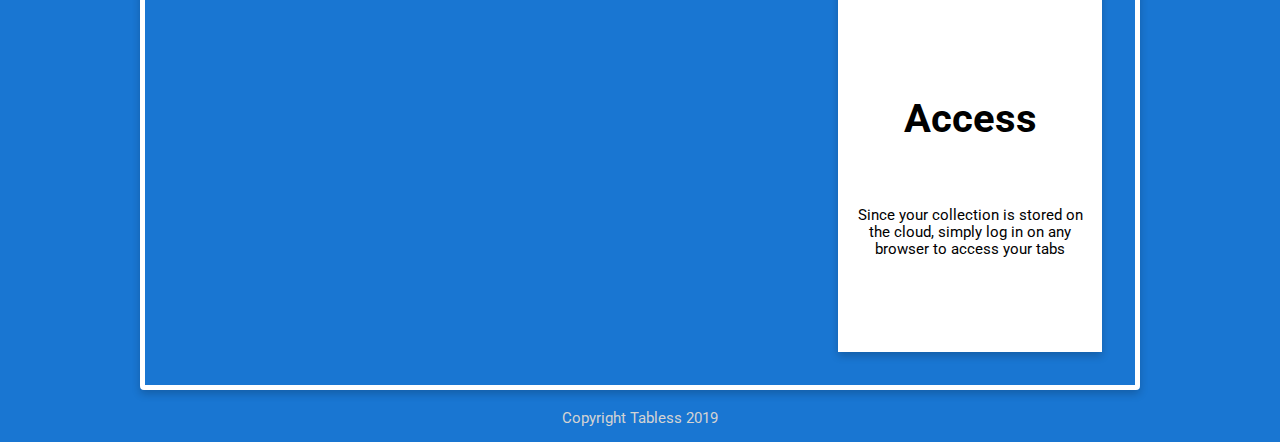
==== commit 71997a86: "updated colors and cleaned up code" ====
--- a/index.html
+++ b/index.html
@@ -20,6 +20,7 @@
         <div class="mobile-logo">
             <img src="img\Tabless Logo Transparent.png" alt="Logo">
         </div>
+       
         <div class="navbar-content">
             <div class="logo">
                 <img src="img\Tabless Logo Transparent.png" alt="Logo">
@@ -37,6 +38,7 @@
     <div class="container">
         <header>
             <h1>Tabless</h1>
+            
             <h2>A modern solution for tab clutter</h2>
         </header>
 
--- a/css/index.css
+++ b/css/index.css
@@ -421,7 +421,7 @@
   text-overflow: ellipsis;
   text-transform: uppercase;
   color: rgb(var(--pure-material-onprimary-rgb, 255, 255, 255));
-  background-color: #134098;
+  background-color: #0D47A1;
   box-shadow: 0 3px 1px -2px rgba(0, 0, 0, 0.2), 0 2px 2px 0 rgba(0, 0, 0, 0.14), 0 1px 5px 0 rgba(0, 0, 0, 0.12);
   font-family: var(--pure-material-font, "Roboto", "Segoe UI", BlinkMacSystemFont, system-ui, -apple-system);
   font-size: 14px;
@@ -442,7 +442,7 @@
   bottom: 0;
   left: 0;
   right: 0;
-  background-color: #134098;
+  background-color: #0D47A1;
   opacity: 0;
   transition: opacity 0.2s;
 }
@@ -508,7 +508,7 @@
   color: lightgray;
 }
 body {
-  background-color: #176BCD;
+  background-color: #1976D2;
 }
 .container {
   margin: 0 20px;
@@ -591,7 +591,7 @@
   background-image: url('https://i.imgur.com/Rn4E5MI.png');
   background-repeat: no-repeat;
   background-position: right;
-  background-color: #1a73df;
+  background-color: #1976D2;
   background-position: left;
 }
 .container .main .feature3 .feature-text {
@@ -606,7 +606,7 @@
   max-width: 1000px;
   margin: 0 auto;
 }
-@media (max-width: 720px) {
+@media (max-width:720px) {
   .main-about {
     display: flex;
     flex-direction: column;
@@ -617,7 +617,7 @@
   margin: 2%;
   padding: 2%;
 }
-@media (max-width: 720px) {
+@media (max-width:720px) {
   .main-about {
     width: 90%;
     margin: 0 auto;
@@ -630,13 +630,13 @@
 .main-about #members div {
   grid-column-start: span 2;
   margin: 3%;
-  background-color: #134098;
+  background-color: #0D47A1;
   box-shadow: 0 4px 8px 0 rgba(0, 0, 0, 0.2);
   border-radius: 10px;
   margin: 2%;
   padding: 2%;
 }
-@media (max-width: 720px) {
+@media (max-width:720px) {
   .main-about #members div {
     grid-column-start: span 4;
   }
